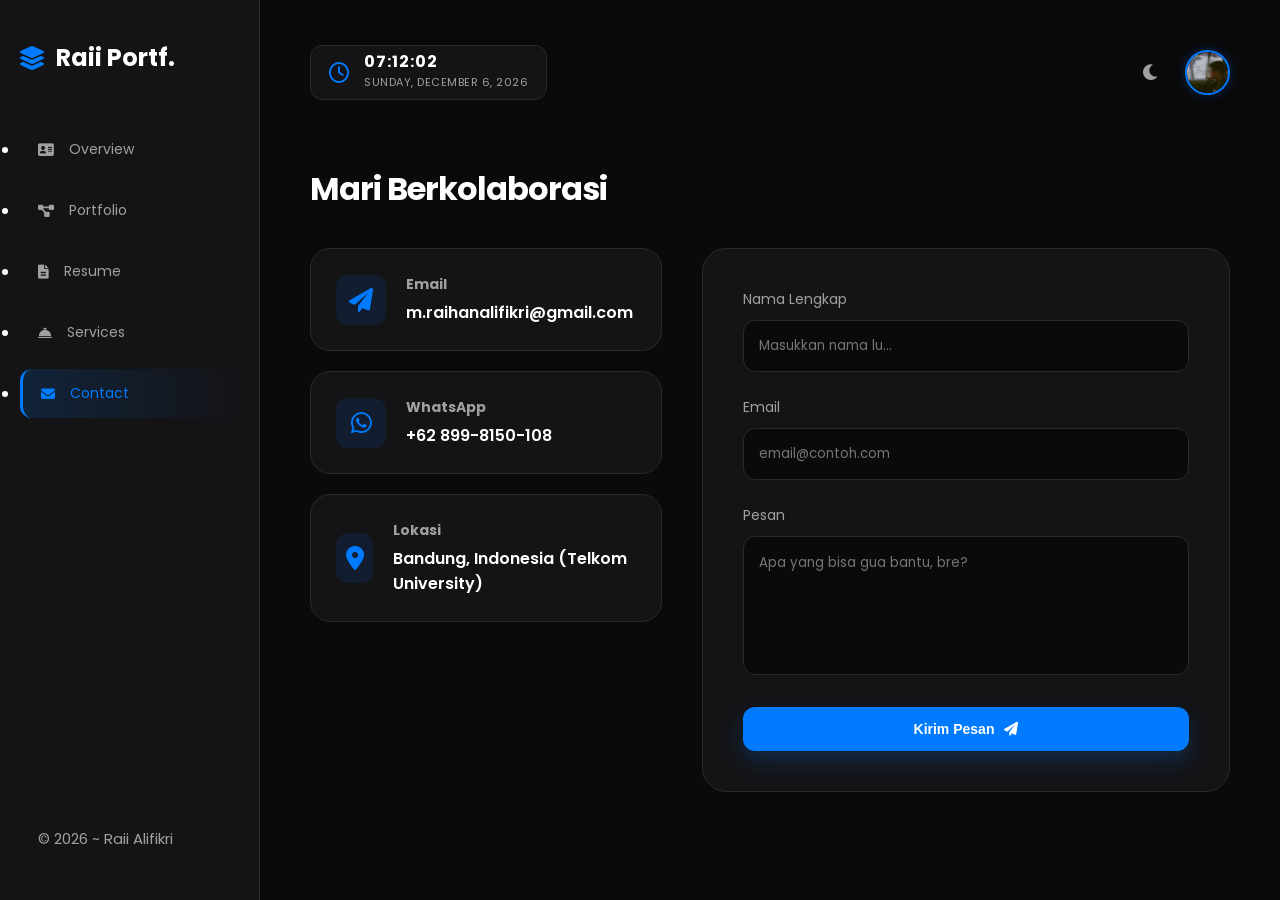
==== contact.html @ f6c878d6 "first commit" ====
<!DOCTYPE html>
<html lang="id">

<head>
    <meta charset="UTF-8">
    <meta name="viewport" content="width=device-width, initial-scale=1.0">
    <title>Contact | Raii Portf.</title>
    <link href="https://fonts.googleapis.com/css2?family=Poppins:wght@300;400;600;700&display=swap" rel="stylesheet">
    <link rel="stylesheet" href="https://cdnjs.cloudflare.com/ajax/libs/font-awesome/6.0.0/css/all.min.css">
    <link rel="stylesheet" href="style.css">
</head>

<body>
    <div class="page-transition-overlay" id="transition-overlay"></div>

    <div id="status-overlay" class="status-overlay">
        <div class="status-content">
            <div id="status-icon-container"></div>
            <p id="status-message"></p>
            <button id="close-status" class="btn btn-outline"
                style="display:none; margin-top:20px; width: auto;">Tutup</button>
        </div>
    </div>

    <div id="main-container">
        <aside id="sidebar">
            <div class="logo">
                <i class="fas fa-layer-group"></i> <span>Raii Portf.</span>
            </div>
            <nav>
                <ul>
                    <li><a href="index.html"><i class="fas fa-address-card"></i> <span>Overview</span></a></li>
                    <li><a href="portfolio.html"><i class="fas fa-project-diagram"></i> <span>Portfolio</span></a></li>
                    <li><a href="resume.html"><i class="fas fa-file-alt"></i> <span>Resume</span></a></li>
                    <li><a href="services.html"><i class="fas fa-concierge-bell"></i> <span>Services</span></a></li>
                    <li><a href="contact.html" class="active"><i class="fas fa-envelope"></i> <span>Contact</span></a>
                    </li>
                </ul>
            </nav>
            <a href="#" class="logout">
                <p>&copy; 2026 ~ Raii Alifikri</p>
            </a>
        </aside>

        <main id="main-content">
            <header id="topbar">
                <div class="digital-clock">
                    <div class="clock-icon">
                        <i class="far fa-clock"></i>
                    </div>
                    <div class="time-wrapper">
                        <span id="clock-time">00:00:00</span>
                        <span id="clock-date">Thursday, 9 April 2026</span>
                    </div>
                </div>
                <div class="top-right">
                    <div class="theme-toggle" id="theme-btn">
                        <i class="fas fa-moon"></i> </div>
                    <img src="image/1.jpeg" alt="Profile" class="profile-img-small">
                </div>
            </header>

            <section class="contact-section">
                <h2 class="section-title">Mari Berkolaborasi</h2>
                <div class="contact-grid">
                    <div class="contact-info">
                        <div class="contact-card">
                            <i class="fas fa-paper-plane"></i>
                            <div>
                                <h4>Email</h4>
                                <p>m.raihanalifikri@gmail.com</p>
                            </div>
                        </div>
                        <div class="contact-card">
                            <i class="fab fa-whatsapp"></i>
                            <div>
                                <h4>WhatsApp</h4>
                                <p>+62 899-8150-108</p>
                            </div>
                        </div>
                        <div class="contact-card">
                            <i class="fas fa-map-marker-alt"></i>
                            <div>
                                <h4>Lokasi</h4>
                                <p>Bandung, Indonesia (Telkom University)</p>
                            </div>
                        </div>
                    </div>

                    <div class="contact-form-container">
                        <form id="contact-form">
                            <div class="form-group">
                                <label>Nama Lengkap</label>
                                <input type="text" name="name" id="name" placeholder="Masukkan nama lu..." required>
                            </div>
                            <div class="form-group">
                                <label>Email</label>
                                <input type="email" name="email" id="email" placeholder="email@contoh.com" required>
                            </div>
                            <div class="form-group">
                                <label>Pesan</label>
                                <textarea name="message" id="message" rows="5"
                                    placeholder="Apa yang bisa gua bantu, bre?" required></textarea>
                            </div>
                            <button type="submit" id="submit-btn" class="btn btn-blue">
                                Kirim Pesan <i class="fas fa-paper-plane"></i>
                            </button>
                        </form>
                    </div>
                </div>
            </section>
        </main>
    </div>

    <script src="script.js"></script>

    <script>
        const scriptURL =
            'https://script.google.com/macros/s/AKfycbyHq02LLwl1NnmCT5W4fHYY_a76toui5JBBif51aEFaFM0ELi62wGF1BYLzrsYqO9hleQ/exec';
        const form = document.getElementById('contact-form');
        const overlay = document.getElementById('status-overlay');
        const iconContainer = document.getElementById('status-icon-container');
        const statusMsg = document.getElementById('status-message');
        const closeBtn = document.getElementById('close-status');

        function showStatus(type) {
            overlay.style.display = 'flex';
            closeBtn.style.display = 'none';

            if (type === 'loading') {
                iconContainer.innerHTML = '<div class="status-spinner"></div>';
                statusMsg.innerText = 'Tunggu bentar bre, lagi ngirim...';
            } else if (type === 'success') {
                iconContainer.innerHTML = '<i class="fas fa-check-circle status-icon icon-success"></i>';
                statusMsg.innerText = 'Mantap bre! Pesan lu udah masuk.';
                setTimeout(() => {
                    overlay.style.display = 'none';
                }, 3000);
            } else {
                iconContainer.innerHTML = '<i class="fas fa-times-circle status-icon icon-error"></i>';
                statusMsg.innerText = 'Waduh gagal bre, coba cek koneksi lu.';
                closeBtn.style.display = 'inline-block';
            }
        }

        closeBtn.addEventListener('click', () => {
            overlay.style.display = 'none';
        });

        form.addEventListener('submit', e => {
            e.preventDefault();
            showStatus('loading');

            fetch(scriptURL, {
                    method: 'POST',
                    body: new FormData(form)
                })
                .then(response => {
                    showStatus('success');
                    form.reset();
                })
                .catch(error => {
                    console.error('Error!', error.message);
                    showStatus('error');
                });
        });
    </script>
</body>

</html>
---- style.css ----
/* --- VARIABLE WARNA --- */
:root {
    --bg-body: #0a0a0c;
    --bg-card: #141417;
    --bg-card-hover: #1e1e22;
    --text-primary: #ffffff;
    --text-secondary: #a0a0a0;
    --accent-blue: #007bff;
    --border-color: #2a2a2e;
    --sidebar-width: 260px;
}

/* --- GLOBAL STYLES --- */
* {
    margin: 0; padding: 0;
    box-sizing: border-box;
    transition: all 0.3s ease;
}

body {
    font-family: 'Poppins', sans-serif;
    background-color: var(--bg-body);
    color: var(--text-primary);
    overflow-x: hidden;
}

/* --- SIDEBAR --- */
#sidebar {
    width: var(--sidebar-width);
    background-color: var(--bg-card);
    padding: 40px 20px;
    position: fixed;
    height: 100%;
    display: flex;
    flex-direction: column;
    border-right: 1px solid var(--border-color);
    z-index: 100;
}

.logo {
    font-size: 24px; font-weight: 700;
    margin-bottom: 50px; display: flex; align-items: center; gap: 12px;
}

.logo i { color: var(--accent-blue); }

nav ul li { margin-bottom: 12px; }

nav ul li a {
    display: flex; align-items: center; gap: 15px;
    padding: 14px 18px; border-radius: 12px;
    color: var(--text-secondary); text-decoration: none;
    font-size: 14px;
}

nav ul li a.active, nav ul li a:hover {
    background: linear-gradient(90deg, rgba(0, 123, 255, 0.15) 0%, transparent 100%);
    color: var(--accent-blue);
    border-left: 3px solid var(--accent-blue);
}

.logout { 
    margin-top: auto; 
    color: var(--text-secondary); 
    text-decoration: none;
    padding: 10px 18px;
    font-size: 14px;
}

.logout:hover { color: #ff4444; }

/* --- MAIN CONTENT & UPDATED HEADER --- */
#main-content {
    margin-left: var(--sidebar-width);
    padding: 30px 50px;
}

#topbar {
    display: flex; 
    justify-content: space-between;
    align-items: center;
    margin-bottom: 50px;
    background-color: rgba(10, 10, 12, 0.8);
    backdrop-filter: blur(10px);
    position: sticky;
    top: 0;
    z-index: 90;
    padding: 15px 0;
}

.search-box {
    background: var(--bg-card); 
    border: 1px solid var(--border-color);
    padding: 12px 20px; 
    border-radius: 12px; 
    width: 450px; 
    display: flex;
    align-items: center;
}

.search-box i { color: var(--text-secondary); font-size: 14px; }

.search-box input {
    background: transparent; border: none; color: white;
    margin-left: 12px; width: 100%; outline: none;
    font-size: 14px;
}

.top-right {
    display: flex; align-items: center; gap: 25px;
}

.notification i { 
    font-size: 18px; 
    color: var(--text-secondary); 
    cursor: pointer; 
}

.notification i:hover { color: var(--accent-blue); }

.profile-img-small { 
    width: 45px; height: 45px; 
    border-radius: 50%; 
    border: 2px solid var(--accent-blue);
    object-fit: cover;
    box-shadow: 0 0 10px rgba(0, 123, 255, 0.3);
}

/* --- SECTION & PROFILE CARD --- */
.section-title { 
    font-size: 32px; 
    font-weight: 700;
    margin-bottom: 35px; 
    letter-spacing: -1px;
}

.content-grid { 
    display: grid; 
    grid-template-columns: 1.8fr 1fr; 
    gap: 30px; 
    align-items: start;
}

#profile-card {
    background: var(--bg-card); 
    border: 1px solid var(--border-color);
    padding: 40px; 
    border-radius: 24px; 
    display: flex; 
    gap: 40px; /* Jarak antara foto dan teks lebih lebar */
    position: relative;
}

/* GAMBAR PORTFOLIO LEBIH BESAR & RAPI */
.profile-pic-large { 
    width: 220px; /* Ukuran lebih besar */
    height: 280px; 
    border-radius: 20px; 
    object-fit: cover; 
    border: 1px solid rgba(255,255,255,0.1);
    box-shadow: 10px 10px 30px rgba(0,0,0,0.5);
}

.profile-info { flex: 1; display: flex; flex-direction: column; justify-content: center; }

.profile-header h1 { font-size: 36px; font-weight: 700; margin-bottom: 5px; }
.profile-header .email { color: var(--text-secondary); margin-bottom: 15px; font-size: 15px; }

.social-icons-blue { display: flex; gap: 15px; margin-bottom: 25px; }
.social-icons-blue a { 
    color: var(--accent-blue); 
    font-size: 20px; 
    background: rgba(0, 123, 255, 0.1);
    width: 40px; height: 40px;
    display: flex; align-items: center; justify-content: center;
    border-radius: 10px;
}
.social-icons-blue a:hover { background: var(--accent-blue); color: white; transform: translateY(-3px); }

.stat-group { display: flex; gap: 30px; margin-bottom: 30px; }
.stat-item .number { color: var(--accent-blue); font-weight: 700; font-size: 24px; display: block; }
.stat-item .label { font-size: 12px; color: var(--text-secondary); text-transform: uppercase; letter-spacing: 1px; }

.profile-bio { 
    color: var(--text-secondary); 
    font-size: 15px; 
    line-height: 1.7; 
    margin-bottom: 35px; 
}

.profile-bio1 { 
    color: var(--text-secondary); 
    font-size: 15px; 
    line-height: 1.7; 
}

.action-buttons { display: flex; gap: 15px; }

.btn { 
    padding: 14px 28px; 
    border-radius: 12px; 
    font-weight: 600; 
    cursor: pointer; 
    border: none; 
    font-size: 14px;
    display: flex; align-items: center; gap: 10px;
}

.btn-blue { 
    background: var(--accent-blue); 
    color: white; 
    box-shadow: 0 10px 20px rgba(0, 123, 255, 0.2);
}
.btn-blue:hover { background: #0069d9; transform: scale(1.02); }

.btn-outline { 
    background: transparent; 
    border: 1px solid var(--border-color); 
    color: white; 
}
.btn-outline:hover { background: var(--border-color); border-color: var(--accent-blue); }

/* --- EXPERIENCE SECTION --- */
#experience-section { 
    background: var(--bg-card); 
    padding: 30px; 
    border-radius: 24px; 
    border: 1px solid var(--border-color); 
}

#experience-section h3 { margin-bottom: 25px; font-size: 20px; }

.exp-item { 
    display: flex; 
    gap: 20px; 
    margin-bottom: 25px; 
    padding: 15px;
    border-radius: 15px;
}
.exp-item:hover { background: rgba(255,255,255,0.02); }

.exp-icon { 
    color: var(--accent-blue); 
    background: rgba(0,123,255,0.1); 
    width: 50px; height: 50px;
    display: flex; align-items: center; justify-content: center;
    border-radius: 12px; 
    font-size: 20px;
}

.exp-details h4 { font-size: 16px; margin-bottom: 4px; }
.exp-details p.company { font-size: 14px; color: var(--text-secondary); }
.exp-details p.date { font-size: 12px; color: #666; margin-top: 4px; }

/* Responsive */
@media (max-width: 1100px) {
    .content-grid { grid-template-columns: 1fr; }
    .search-box { width: 100%; }
}

/* --- PORTFOLIO SPECIFIC --- */
.portfolio-header {
    display: flex;
    justify-content: space-between;
    align-items: center;
    margin-bottom: 40px;
}

.filter-container {
    display: flex;
    gap: 10px;
}

.filter-btn {
    background: var(--bg-card);
    border: 1px solid var(--border-color);
    color: var(--text-secondary);
    padding: 8px 18px;
    border-radius: 20px;
    cursor: pointer;
    font-size: 13px;
    font-weight: 500;
}

.filter-btn.active, .filter-btn:hover {
    background: var(--accent-blue);
    color: white;
    border-color: var(--accent-blue);
}

/* GRID PROJECT */
.portfolio-grid {
    display: grid;
    grid-template-columns: repeat(auto-fill, minmax(320px, 1fr));
    gap: 30px;
}

.project-card {
    background: var(--bg-card);
    border: 1px solid var(--border-color);
    border-radius: 20px;
    overflow: hidden;
    transition: transform 0.4s ease;
}

.project-card:hover {
    transform: translateY(-10px);
    border-color: var(--accent-blue);
}

.project-img {
    position: relative;
    width: 100%;
    height: 200px;
    overflow: hidden;
}

.project-img img {
    width: 100%;
    height: 100%;
    object-fit: cover;
}

/* OVERLAY EFFECT */
.project-overlay {
    position: absolute;
    top: 0; left: 0; width: 100%; height: 100%;
    background: rgba(0, 123, 255, 0.85);
    display: flex;
    align-items: center;
    justify-content: center;
    opacity: 0;
    transition: opacity 0.3s ease;
}

.project-card:hover .project-overlay {
    opacity: 1;
}

.overlay-content {
    display: flex;
    flex-direction: column;
    gap: 10px;
}

.overlay-content a {
    padding: 10px 20px;
    border-radius: 8px;
    font-size: 14px;
    font-weight: 600;
    text-align: center;
    text-decoration: none;
}

.view-btn { background: white; color: var(--accent-blue); }
.github-btn { background: #141417; color: white; border: 1px solid white; }

/* PROJECT INFO */
.project-info {
    padding: 25px;
}

.project-info .category {
    font-size: 11px;
    color: var(--accent-blue);
    text-transform: uppercase;
    letter-spacing: 2px;
    font-weight: 700;
}

.project-info h3 {
    margin: 10px 0;
    font-size: 20px;
}

.project-info p {
    font-size: 14px;
    color: var(--text-secondary);
    line-height: 1.6;
    margin-bottom: 20px;
}

.tech-stack {
    display: flex;
    gap: 8px;
    flex-wrap: wrap;
}

.tech-stack span {
    background: rgba(255,255,255,0.05);
    padding: 4px 12px;
    border-radius: 6px;
    font-size: 12px;
    color: var(--accent-blue);
    border: 1px solid rgba(0, 123, 255, 0.2);
}

/* --- PAGE TRANSITION --- */
.page-transition-overlay {
    position: fixed;
    top: 0;
    left: 0;
    width: 100%;
    height: 100%;
    background-color: var(--bg-body); /* Warna hitam sesuai tema lu */
    z-index: 9999;
    pointer-events: none;
    opacity: 0;
    transition: opacity 0.5s ease-in-out;
}

/* --- UPDATED PAGE TRANSITION (BLUR VERSION) --- */
.page-transition-overlay {
    position: fixed;
    top: 0;
    left: 0;
    width: 100%;
    height: 100%;
    /* Hitam transparan (0.6) biar masih kelihatan samar di belakangnya */
    background-color: rgba(10, 10, 12, 0.6); 
    /* Efek Blur */
    backdrop-filter: blur(0px); 
    -webkit-backdrop-filter: blur(0px); /* Support Safari */
    z-index: 9999;
    pointer-events: none;
    opacity: 0;
    transition: opacity 0.5s ease, backdrop-filter 0.5s ease;
}

/* Saat transisi aktif */
.page-transition-overlay.active {
    opacity: 1;
    backdrop-filter: blur(15px); /* Tingkat nge-blur pas transisi */
    -webkit-backdrop-filter: blur(15px);
    pointer-events: all;
}

/* Biar konten halaman baru muncul lebih halus dari arah bawah */
#main-content {
    animation: fadeInContent 0.8s ease-out;
}

@keyframes fadeInContent {
    from { 
        opacity: 0; 
        transform: translateY(20px); 
        filter: blur(10px); /* Halaman baru mulai dari kondisi blur juga */
    }
    to { 
        opacity: 1; 
        transform: translateY(0); 
        filter: blur(0px);
    }
}

/* --- RESUME SPECIFIC --- */
.resume-grid {
    display: grid;
    grid-template-columns: 1.5fr 1fr;
    gap: 30px;
}

.resume-box {
    background: var(--bg-card);
    border: 1px solid var(--border-color);
    padding: 30px;
    border-radius: 20px;
    margin-bottom: 30px;
}

.box-title {
    font-size: 18px;
    margin-bottom: 25px;
    color: var(--accent-blue);
    display: flex;
    align-items: center;
    gap: 10px;
}

/* Timeline Style */
.timeline {
    border-left: 2px solid var(--border-color);
    margin-left: 10px;
    padding-left: 20px;
}

.timeline-item {
    position: relative;
    margin-bottom: 30px;
}

.timeline-item::before {
    content: '';
    position: absolute;
    left: -27px;
    top: 5px;
    width: 12px;
    height: 12px;
    background: var(--accent-blue);
    border-radius: 50%;
    border: 3px solid var(--bg-card);
}

.timeline-item .date {
    font-size: 12px;
    color: var(--accent-blue);
    font-weight: 600;
}

.timeline-item h4 {
    margin: 5px 0;
    font-size: 16px;
}

.timeline-item p {
    font-size: 13px;
    color: var(--text-secondary);
}

/* Skills Tag */
.skills-container {
    display: flex;
    flex-wrap: wrap;
    gap: 10px;
}

.skill-tag {
    background: rgba(255,255,255,0.05);
    border: 1px solid var(--border-color);
    padding: 8px 15px;
    border-radius: 10px;
    font-size: 13px;
    color: var(--text-primary);
}

.skill-tag:hover {
    border-color: var(--accent-blue);
    background: rgba(0, 123, 255, 0.1);
}

/* Cert List */
.cert-list li {
    display: flex;
    align-items: center;
    gap: 12px;
    margin-bottom: 15px;
    font-size: 14px;
    color: var(--text-secondary);
}

.cert-list i {
    color: var(--accent-blue);
}

/* Download Button Header */
.btn-download {
    background: transparent;
    border: 1px solid var(--accent-blue);
    color: var(--accent-blue);
    padding: 8px 15px;
    border-radius: 10px;
    font-size: 13px;
    font-weight: 600;
    cursor: pointer;
    transition: 0.3s;
}

.btn-download:hover {
    background: var(--accent-blue);
    color: white;
}

/* --- SERVICES SPECIFIC --- */
.services-grid {
    display: grid;
    grid-template-columns: repeat(auto-fit, minmax(300px, 1fr));
    gap: 25px;
}

.service-card {
    background: var(--bg-card);
    border: 1px solid var(--border-color);
    padding: 40px;
    border-radius: 24px;
    text-align: left;
    transition: 0.4s;
}

.service-card:hover {
    border-color: var(--accent-blue);
    transform: translateY(-5px);
    background: linear-gradient(145deg, var(--bg-card) 0%, #1a1a1e 100%);
}

.service-icon {
    font-size: 30px;
    color: var(--accent-blue);
    background: rgba(0, 123, 255, 0.1);
    width: 65px;
    height: 65px;
    display: flex;
    align-items: center;
    justify-content: center;
    border-radius: 16px;
    margin-bottom: 25px;
}

.service-card h3 {
    font-size: 22px;
    margin-bottom: 15px;
}

.service-card p {
    font-size: 14px;
    color: var(--text-secondary);
    line-height: 1.6;
    margin-bottom: 25px;
}

.service-features {
    list-style: none;
}

.service-features li {
    font-size: 13px;
    color: var(--text-primary);
    margin-bottom: 10px;
    display: flex;
    align-items: center;
    gap: 10px;
}

.service-features li i {
    color: var(--accent-blue);
    font-size: 12px;
}

/* --- CONTACT SPECIFIC --- */
.contact-grid {
    display: grid;
    grid-template-columns: 1fr 1.5fr;
    gap: 40px;
    align-items: start;
}

.contact-info {
    display: flex;
    flex-direction: column;
    gap: 20px;
}

.contact-card {
    background: var(--bg-card);
    border: 1px solid var(--border-color);
    padding: 25px;
    border-radius: 20px;
    display: flex;
    align-items: center;
    gap: 20px;
}

.contact-card i {
    font-size: 24px;
    color: var(--accent-blue);
    background: rgba(0, 123, 255, 0.1);
    width: 50px;
    height: 50px;
    display: flex;
    align-items: center;
    justify-content: center;
    border-radius: 12px;
}

.contact-card h4 {
    font-size: 14px;
    color: var(--text-secondary);
    margin-bottom: 5px;
}

.contact-card p {
    font-size: 16px;
    font-weight: 600;
}

/* Form Styles */
.contact-form-container {
    background: var(--bg-card);
    border: 1px solid var(--border-color);
    padding: 40px;
    border-radius: 24px;
}

.form-group {
    margin-bottom: 25px;
}

.form-group label {
    display: block;
    font-size: 14px;
    margin-bottom: 10px;
    color: var(--text-secondary);
}

.form-group input, .form-group textarea {
    width: 100%;
    background: var(--bg-body);
    border: 1px solid var(--border-color);
    padding: 15px;
    border-radius: 12px;
    color: white;
    font-family: inherit;
    outline: none;
    transition: 0.3s;
}

.form-group input:focus, .form-group textarea:focus {
    border-color: var(--accent-blue);
    box-shadow: 0 0 10px rgba(0, 123, 255, 0.1);
}

.form-group textarea {
    width: 100%;
    background: var(--bg-body);
    border: 1px solid var(--border-color);
    padding: 15px;
    border-radius: 12px;
    color: white;
    font-family: inherit;
    outline: none;
    transition: 0.3s;

    /* --- TAMBAHKAN INI BRE --- */
    resize: none;            /* MATIKAN fitur tarik manual */
    max-height: 150px;       /* Biar nggak kepanjangan ke bawah */
    overflow-y: auto;        /* Muncul scroll kalo teks kepanjangan */
    line-height: 1.6;
}

/* Custom Scrollbar biar makin ganteng */
.form-group textarea::-webkit-scrollbar {
    width: 6px;
}
.form-group textarea::-webkit-scrollbar-thumb {
    background: var(--border-color);
    border-radius: 10px;
}
.form-group textarea::-webkit-scrollbar-thumb:hover {
    background: var(--accent-blue);
}

.contact-form-container .btn {
    width: 100%;
    justify-content: center;
}

/* --- ABOUT ME SECTION (FULL WIDTH) --- */
#about-me-section {
    background: var(--bg-card);
    border: 1px solid var(--border-color);
    padding: 40px;
    border-radius: 24px;
    
    /* Ini kuncinya bre, biar ngelebar sepanjang 2 card di atasnya */
    grid-column: 1 / -1; 
    
    margin-top: 10px;
}

#about-me-section h3 {
    font-size: 22px;
    margin-bottom: 20px;
    color: var(--text-primary);
    display: flex;
    align-items: center;
    gap: 12px;
}

#about-me-section h3::before {
    content: '';
    width: 4px;
    height: 20px;
    background: var(--accent-blue);
    border-radius: 10px;
}

.about-content p {
    color: var(--text-secondary);
    line-height: 1.8;
    font-size: 15px;
    margin-bottom: 15px;
}

.about-content strong {
    color: var(--accent-blue);
    font-weight: 600;
}

/* --- STATUS OVERLAY (Full Screen Transparan) --- */
.status-overlay {
    position: fixed;
    top: 0; left: 0;
    width: 100%; height: 100%;
    background: rgba(0, 0, 0, 0.4); /* Hitam tipis biar web di belakang tetep kelihatan */
    display: none;
    justify-content: center;
    align-items: center;
    z-index: 99999;
}

/* --- KOTAK NOTIFIKASI (Efek Blur di Sini) --- */
.status-content {
    text-align: center;
    padding: 50px;
    
    /* Efek Glassmorphism */
    background: rgba(20, 20, 23, 0.7); /* Background kartu agak transparan */
    backdrop-filter: blur(15px);       /* NAH, ini yang bikin burem di dalem kotak aja */
    -webkit-backdrop-filter: blur(15px);
    
    border: 1px solid rgba(255, 255, 255, 0.1);
    border-radius: 30px;
    min-width: 350px;
    box-shadow: 0 25px 50px rgba(0,0,0,0.6);
    animation: popIn 0.4s cubic-bezier(0.175, 0.885, 0.32, 1.275);
}

.status-icon {
    font-size: 80px;
    margin-bottom: 25px;
    display: block;
}

.icon-success { color: #00ff88; filter: drop-shadow(0 0 15px rgba(0, 255, 136, 0.5)); }
.icon-error { color: #ff4444; filter: drop-shadow(0 0 15px rgba(255, 68, 68, 0.5)); }

/* Spinner tetep sama */
.status-spinner {
    width: 50px; height: 50px;
    border: 4px solid rgba(255, 255, 255, 0.1);
    border-top: 4px solid var(--accent-blue);
    border-radius: 50%;
    animation: spin 1s linear infinite;
    margin: 0 auto 20px;
}

#status-message {
    font-size: 17px;
    font-weight: 600;
    color: white;
    letter-spacing: 0.5px;
}

@keyframes spin { to { transform: rotate(360deg); } }
@keyframes popIn {
    from { transform: scale(0.8); opacity: 0; }
    to { transform: scale(1); opacity: 1; }
}

/* ==========================================================================
   RESPONSIVE ENGINE - BY GEMINI (RAII PORTF. EDITION)
   ========================================================================== */

/* --- TABLET & LAPTOP KECIL (Max 1100px) --- */
@media (max-width: 1100px) {
    #main-content {
        padding: 30px 20px;
    }
    
    .content-grid, .resume-grid, .contact-grid {
        grid-template-columns: 1fr; /* Jadi satu kolom */
    }

    #profile-card {
        flex-direction: column;
        align-items: center;
        text-align: center;
        gap: 30px;
    }

    .profile-info {
        align-items: center;
    }

    .stat-group, .action-buttons {
        justify-content: center;
    }

    .search-box {
        width: 100%;
        max-width: 300px;
    }
}

/* --- HP & DEVICE KECIL (Max 768px) --- */
@media (max-width: 768px) {
    :root {
        --sidebar-width: 0px; /* Sidebar ilang dari layout utama */
    }

    /* 1. Transform Sidebar jadi Bottom Nav */
    #sidebar {
        width: 100%;
        height: 70px;
        bottom: 0;
        top: auto;
        flex-direction: row;
        padding: 0 15px;
        border-right: none;
        border-top: 1px solid var(--border-color);
        justify-content: center;
        position: fixed;
    }

    #sidebar .logo, #sidebar .logout {
        display: none; /* Logo & Logout disembunyiin biar lega */
    }

    nav {
        width: 100%;
    }

    nav ul {
        display: flex;
        justify-content: space-around;
        align-items: center;
        height: 100%;
    }

    nav ul li {
        margin-bottom: 0;
    }

    nav ul li a {
        flex-direction: column;
        gap: 5px;
        padding: 8px;
        font-size: 10px;
        border-left: none !important;
        border-bottom: 3px solid transparent;
    }

    nav ul li a i {
        font-size: 18px;
    }

    nav ul li a.active {
        border-bottom: 3px solid var(--accent-blue);
        background: transparent;
    }

    /* 2. Main Content Adjustments */
    #main-content {
        margin-left: 0;
        padding: 20px 15px 100px 15px; /* Kasih padding bawah biar gak ketutup nav */
    }

    #topbar {
        padding: 10px 0;
        margin-bottom: 25px;
    }

    .search-box {
        display: none; /* Di HP search box biasanya menu terpisah, sembunyiin dulu biar rapi */
    }

    .section-title {
        font-size: 24px;
        margin-bottom: 20px;
    }

    /* 3. Portfolio & Services */
    .portfolio-header {
        flex-direction: column;
        align-items: flex-start;
        gap: 15px;
    }

    .filter-container {
        overflow-x: auto;
        width: 100%;
        padding-bottom: 10px;
        white-space: nowrap;
    }

    .services-grid {
        grid-template-columns: 1fr;
    }

    /* 4. Resume & Contact */
    .status-content {
        min-width: 90%;
        padding: 30px 20px;
    }

    .profile-pic-large {
        width: 100%;
        height: auto;
        max-width: 250px;
    }

    .contact-form-container {
        padding: 25px;
    }
}

/* --- HP SUPER KECIL (Max 480px) --- */
@media (max-width: 480px) {
    .profile-header h1 {
        font-size: 26px;
    }

    .stat-group {
        gap: 15px;
    }

    .stat-item .number {
        font-size: 18px;
    }

    .action-buttons {
        flex-direction: column;
        width: 100%;
    }

    .btn {
        width: 100%;
        justify-content: center;
    }
}

/* ==========================================================================
   ADVANCED SCALING ENGINE (SMALL & LARGE DEVICES)
   ========================================================================== */

/* --- 1. UNTUK MONITOR BESAR (Desktop Gede / UltraWide) --- */
@media (min-width: 1600px) {
    #main-content {
        max-width: 1400px; /* Jaga konten tetep di tengah */
        margin-right: auto;
        padding: 50px 80px;
    }

    .section-title { font-size: 42px; }
    .profile-header h1 { font-size: 48px; }
    .profile-bio, .about-content p { font-size: 18px; }
    
    #profile-card { padding: 60px; gap: 60px; }
    .profile-pic-large { width: 300px; height: 380px; }
}

/* --- 2. PENYESUAIAN FONT DINAMIS (Berlaku Global) --- */
/* Pake clamp biar font nge-scale otomatis tapi punya batas min & max */
h1 { font-size: clamp(24px, 5vw, 36px); }
h2.section-title { font-size: clamp(22px, 4vw, 32px); }
p { font-size: clamp(13px, 2vw, 15px); }

/* --- 3. UNTUK HP (Small Devices) --- */
@media (max-width: 768px) {
    /* Kecilin Card & Padding Section */
    #main-content { padding: 15px 12px 90px 12px; }
    
    #profile-card, #experience-section, .resume-box, 
    .service-card, .contact-form-container, #about-me-section {
        padding: 20px !important; /* Perkecil padding dalam card */
        border-radius: 18px;      /* Lengkungan lebih kecil biar slim */
    }

    /* Kecilin Element di dalam Card */
    .profile-pic-large {
        max-width: 180px; /* Foto profil lebih mungil di HP */
        box-shadow: 5px 5px 15px rgba(0,0,0,0.3);
    }

    .stat-group { gap: 15px; margin-bottom: 20px; }
    .stat-item .number { font-size: 18px; }
    .stat-item .label { font-size: 10px; }

    .service-card { padding: 25px !important; }
    .service-icon { width: 50px; height: 50px; font-size: 22px; }
    
    .exp-item { padding: 10px; gap: 12px; }
    .exp-icon { width: 40px; height: 40px; font-size: 16px; }

    /* Button lebih ringkas */
    .btn { padding: 10px 20px; font-size: 13px; }
}

/* --- 4. UNTUK HP SUPER KECIL (iPhone SE / Fold / HP Jadul) --- */
@media (max-width: 380px) {
    .section-title { font-size: 20px; }
    
    /* Grid Portfolio jadi lebih padat */
    .portfolio-grid {
        grid-template-columns: 1fr; /* Tetep 1 kolom tapi gap dikecilin */
        gap: 15px;
    }

    .project-info { padding: 15px; }
    .project-info h3 { font-size: 17px; }
    
    /* Form input lebih ramping */
    .form-group { margin-bottom: 15px; }
    .form-group input, .form-group textarea { padding: 10px; font-size: 13px; }
    
    /* Sembunyikan text bio yang terlalu panjang di HP super kecil (opsional) */
    .profile-bio { 
        display: -webkit-box;
        -webkit-line-clamp: 4; /* Cuma tampil 4 baris */
        -webkit-box-orient: vertical;
        overflow: hidden;
    }
}

/* State Default */
.project-card {
    transition: all 0.5s cubic-bezier(0.4, 0, 0.2, 1);
    transform: scale(1);
    opacity: 1;
    visibility: visible;
}

/* State pas di-filter (disembunyikan) */
.project-card.is-hidden {
    transform: scale(0.5); /* Mengecil */
    opacity: 0;            /* Menghilang */
    visibility: hidden;    /* Gak bisa diklik */
    width: 0;              /* Biar grid-nya ngerapet otomatis */
    height: 0;
    margin: 0;
    padding: 0;
    border: none;
}

.project-card {
    transition: all 0.4s ease;
    opacity: 1;
    transform: scale(1);
    display: block; /* Atau sesuai grid lu */
}

.project-card.is-hidden {
    opacity: 0;
    transform: scale(0.8);
    display: none; /* Cara paling aman biar layout grid ngerapet */
}

.digital-clock {
    display: flex;
    align-items: center;
    gap: 15px;
    background: var(--bg-card);
    padding: 8px 18px;
    border-radius: 12px;
    border: 1px solid var(--border-color);
}

.clock-icon {
    font-size: 20px;
    color: var(--accent-blue);
    display: flex;
    align-items: center;
}

.time-wrapper {
    display: flex;
    flex-direction: column;
    justify-content: center;
}

#clock-time {
    font-size: 16px;
    font-weight: 700;
    color: var(--text-primary);
    line-height: 1;
    letter-spacing: 1px;
}

#clock-date {
    font-size: 11px;
    color: var(--text-secondary);
    text-transform: uppercase;
    letter-spacing: 0.5px;
    margin-top: 4px;
}

/* Biar rapi di mobile juga bre */
@media (max-width: 768px) {
    .digital-clock {
        padding: 5px 12px;
    }
    #clock-time { font-size: 14px; }
    #clock-date { font-size: 9px; }
}

/* --- LIGHT MODE VARIABLES --- */
body.light-mode {
    --bg-body: #f4f7f6;          /* Abu-abu sangat muda */
    --bg-card: #ffffff;          /* Putih bersih */
    --bg-card-hover: #f0f0f0;
    --text-primary: #1a1a1e;     /* Hitam gelap */
    --text-secondary: #666666;   /* Abu-abu teks */
    --border-color: #e0e0e0;     /* Border soft */
}

/* Penyesuaian khusus Light Mode biar makin cakep */
body.light-mode #topbar {
    background-color: rgba(244, 247, 246, 0.8);
}

body.light-mode .github-btn {
    background: #1a1a1e;
    color: white;
}

body.light-mode .skill-tag, 
body.light-mode .tech-stack span {
    background: rgba(0, 123, 255, 0.05);
}

body.light-mode .search-box input {
    color: #1a1a1e;
}

/* Transisi icon saat klik */
.theme-toggle {
    cursor: pointer;
    font-size: 18px;
    color: var(--text-secondary);
    transition: 0.3s;
}
.theme-toggle:hover { color: var(--accent-blue); }
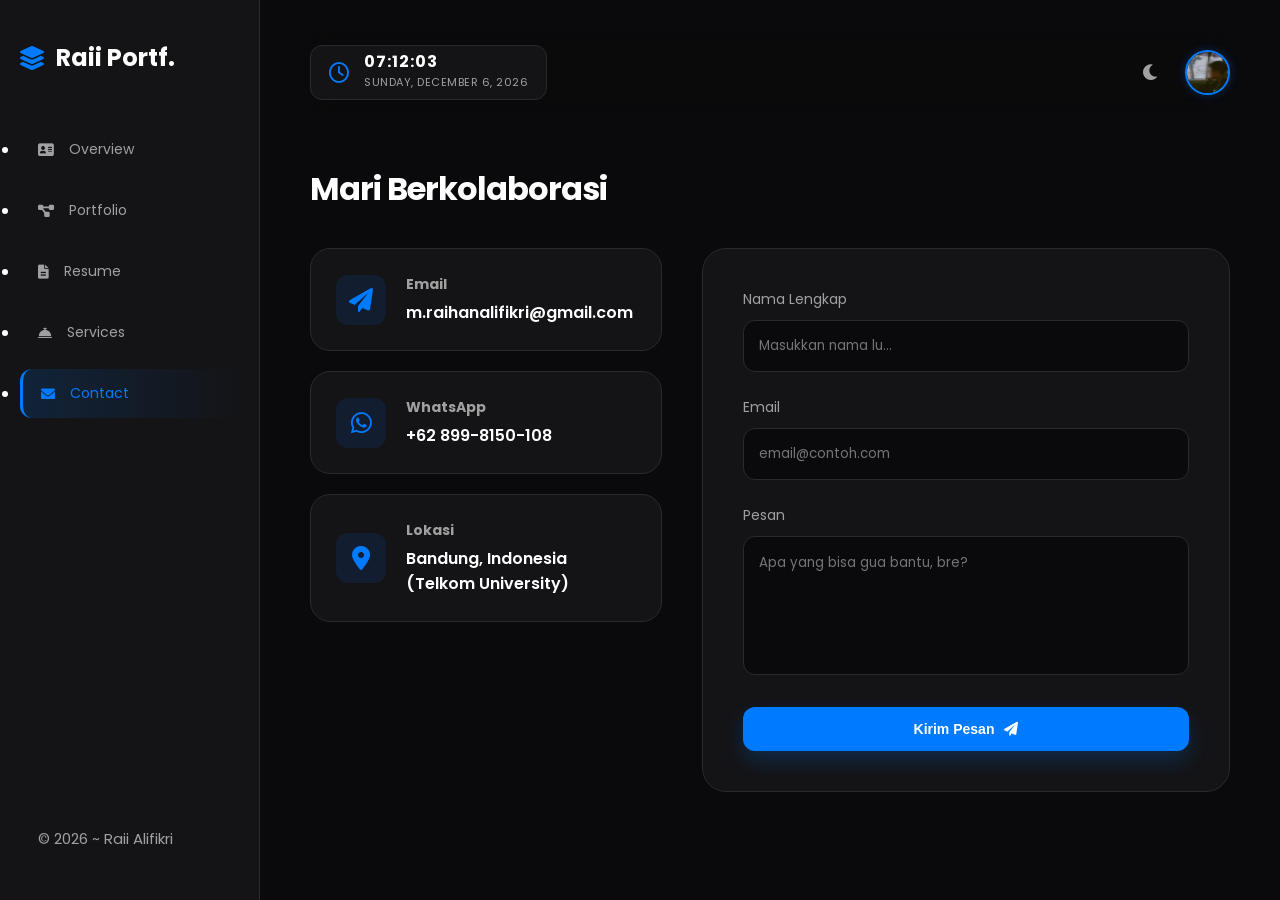
==== commit 557e5b02: "commit" ====
--- a/contact.html
+++ b/contact.html
@@ -82,7 +82,7 @@
                             <i class="fas fa-map-marker-alt"></i>
                             <div>
                                 <h4>Lokasi</h4>
-                                <p>Bandung, Indonesia (Telkom University)</p>
+                                <p>Bandung, Indonesia <br>(Telkom University)</p>
                             </div>
                         </div>
                     </div>
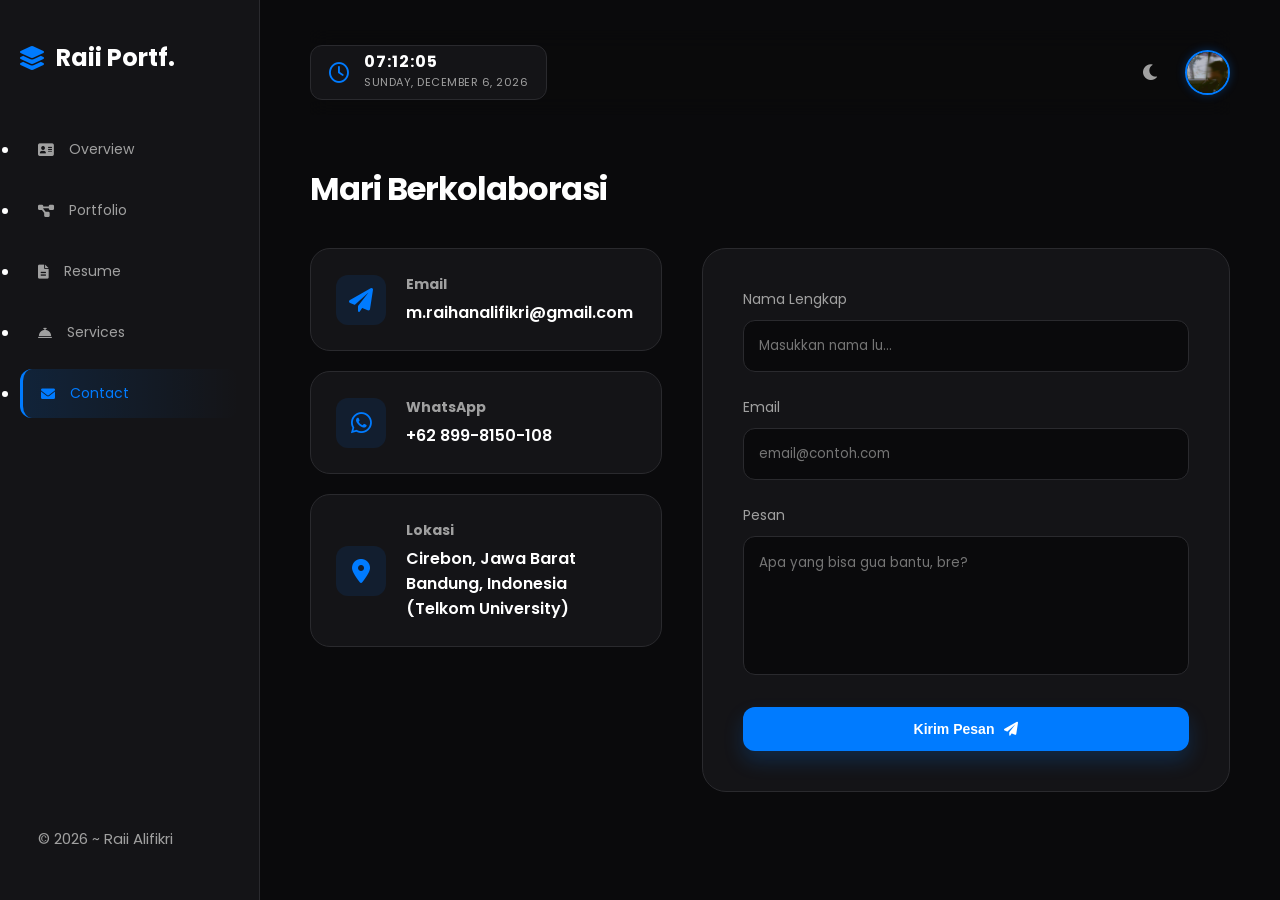
==== commit a4df1427: "complite" ====
--- a/contact.html
+++ b/contact.html
@@ -82,6 +82,7 @@
                             <i class="fas fa-map-marker-alt"></i>
                             <div>
                                 <h4>Lokasi</h4>
+                                <p>Cirebon, Jawa Barat</p>
                                 <p>Bandung, Indonesia <br>(Telkom University)</p>
                             </div>
                         </div>
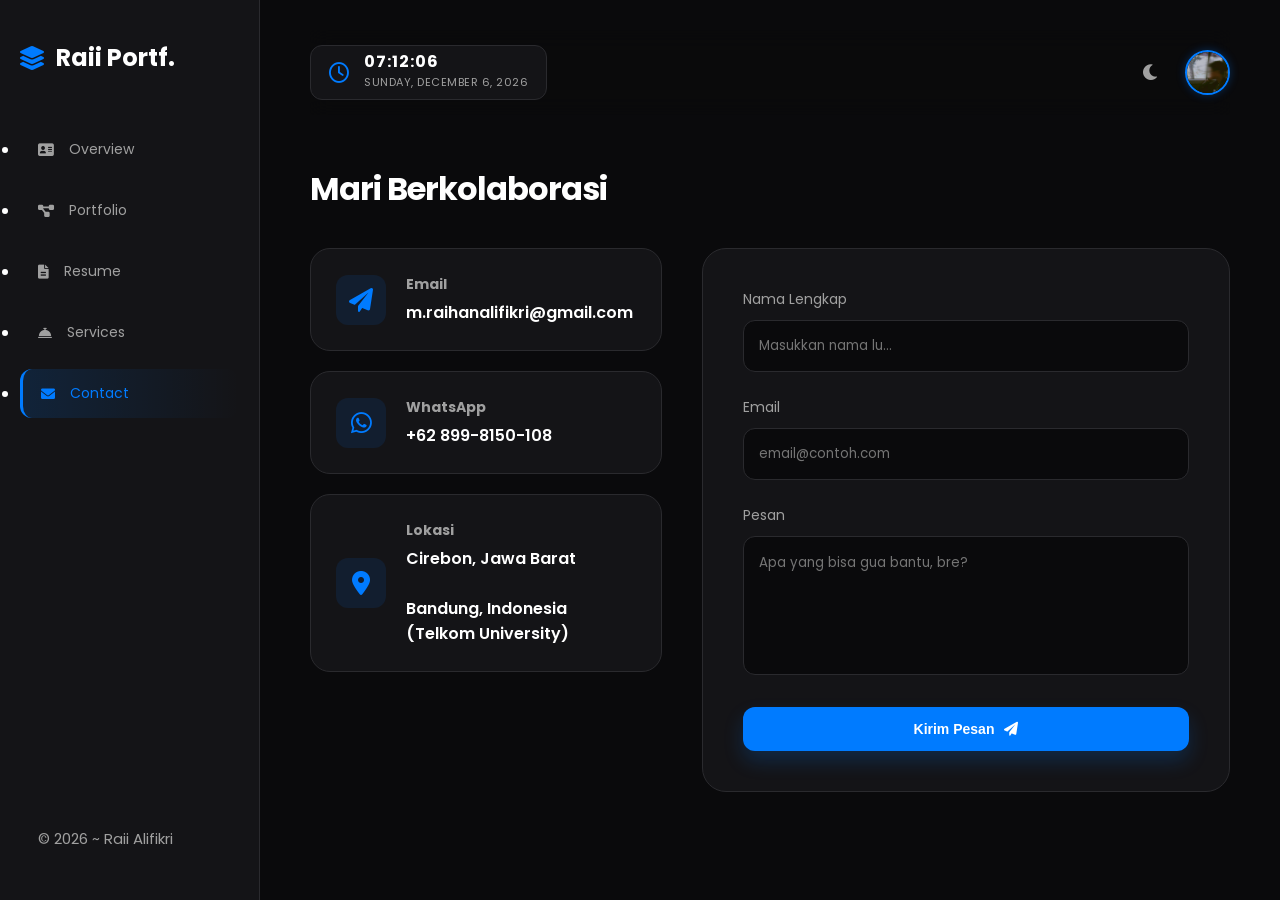
==== commit c4ab2abb: "br" ====
--- a/contact.html
+++ b/contact.html
@@ -83,6 +83,7 @@
                             <div>
                                 <h4>Lokasi</h4>
                                 <p>Cirebon, Jawa Barat</p>
+                                <br>
                                 <p>Bandung, Indonesia <br>(Telkom University)</p>
                             </div>
                         </div>
